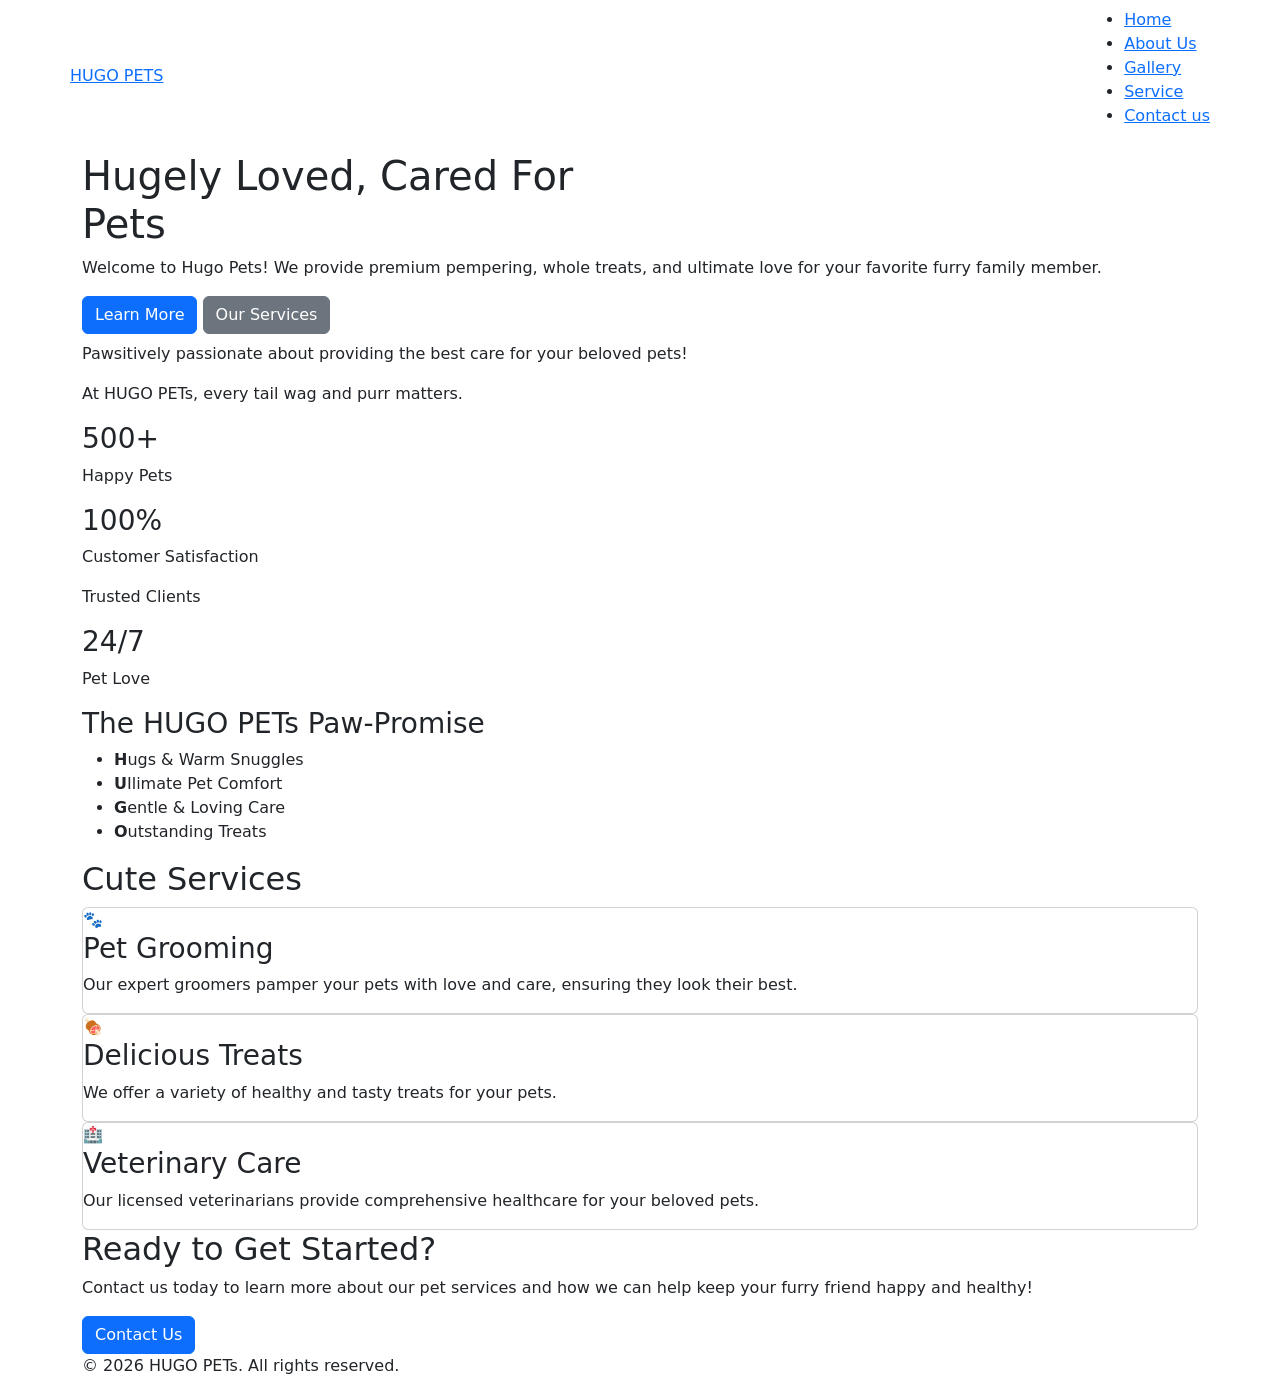
==== index.html @ ed72ca60 "feat: add contact page" ====
<!DOCTYPE html>
<html lang="en">
<head>
  <meta charset="UTF-8" />
  <meta name="viewport" content="width=device-width, initial-scale=1.0" />
  <title>HUGO PETs</title>
    <link href="https://cdn.jsdelivr.net/npm/bootstrap@5.3.8/dist/css/bootstrap.min.css" rel="stylesheet">
    <link rel="stylesheet" href="css/style.css" />
</head>
<body>
  <header>
    <div class="container navbar">
    <a href="#" class="logo">HUGO <span>PETS</span></a>
    <nav>
      <ul class="nav-links">
        <li><a href="#hero">Home</a></li>
        <li><a href="pages/about.html">About Us</a></li>
        <li><a href="pages/gallery.html">Gallery</a></li>
        <li><a href="pages/service.html">Service</a></li>
        <li><a href="pages/contact.html">Contact us </a></li>
      </ul>
    </nav>
    </div>
  </header>

  <section id="hero" class="hero" style="background: url('images/bg.jpg') center/cover no-repeat;">
    <div class="container hero-content">
        
        <h1>Hugely Loved, Cared For <br><span class="highlight">Pets</span></h1>
        <p> Welcome to Hugo Pets! We provide premium pempering, whole treats, and ultimate love for your favorite furry family member.</p>
        <div class="hero-btns">
            <a href="#about" class="btn btn-primary">Learn More</a>
            <a href="#services" class="btn btn-secondary">Our Services</a>
        </div>
      </div>
  </section>

  <section id="about" class="about">
    <div class="container gird-2">
        <div class="about-text">
            <h2 Who We Are></h2>
            <p class="subtitle">Pawsitively passionate about providing the best care for your beloved pets!
                <p>At HUGO PETs, every tail wag and purr matters.</p>
                <div class="stats grid-3">
                    <div class="stat-item">
                        <h3>500+</h3>
                        <p>Happy Pets</p>
                    </div>
                    <div class="stat-item">
                        <h3>100%</h3>
                        <p>Customer Satisfaction</p>
                        <p>Trusted Clients</p>
                    </div>
                    <div class="stat-item">
                    <h3>24/7</h3>
                    <p>Pet Love</p>
                </div>
            </div>
         </div>
         <div class="about-card">
            <div class="card-glow">
                <h3> The HUGO PETs Paw-Promise</h3>
                <ul>
                    <li><strong>H</strong>ugs & Warm Snuggles</li>
                    <li><strong>U</strong>Ilimate Pet Comfort</li>
                    <li><strong>G</strong>entle & Loving Care</li>
                    <li><strong>O</strong>utstanding Treats</li>
                </ul>
            </div>
         </div>
        </div>
  </section>

 <section id="services" class="services">
    <div class="container">
        <h2 class="section-title">Cute Services</h2>
        <div class="cards-grid">
            <div class="card">
                <div class="icon">🐾</div>
                <h3>Pet Grooming</h3>
                <p>Our expert groomers pamper your pets with love and care, ensuring they look their best.</p>
                </div>
                <div class="card">
                    <div class="icon">🍖</div>
                    <h3>Delicious Treats</h3>
                    <p>We offer a variety of healthy and tasty treats for your pets.</p>
                    </div>
                    <div class="card">
                        <div class="icon">🏥</div>
                        <h3>Veterinary Care</h3>
                        <p>Our licensed veterinarians provide comprehensive healthcare for your beloved pets.</p>
                 </div>
            </div>
        </div>
 </section>
 
  <section id="contact" class="contact">
    <div class="container">
        <div class="contact-box">
            <h2> Ready to Get Started?</h2>
            <p>Contact us today to learn more about our pet services and how we can help keep your furry friend happy and healthy!</p>
            <a href="mailto:kriszylehugo32@gmail.com" class="btn btn-primary">Contact Us</a>
            </div>
        </div>
    </section>

    <footer>
        <div class="container footer-content">
            <p>&copy; 2026 HUGO PETs. All rights reserved.</p>
        </div>
    </footer>

    </body>
    </html>
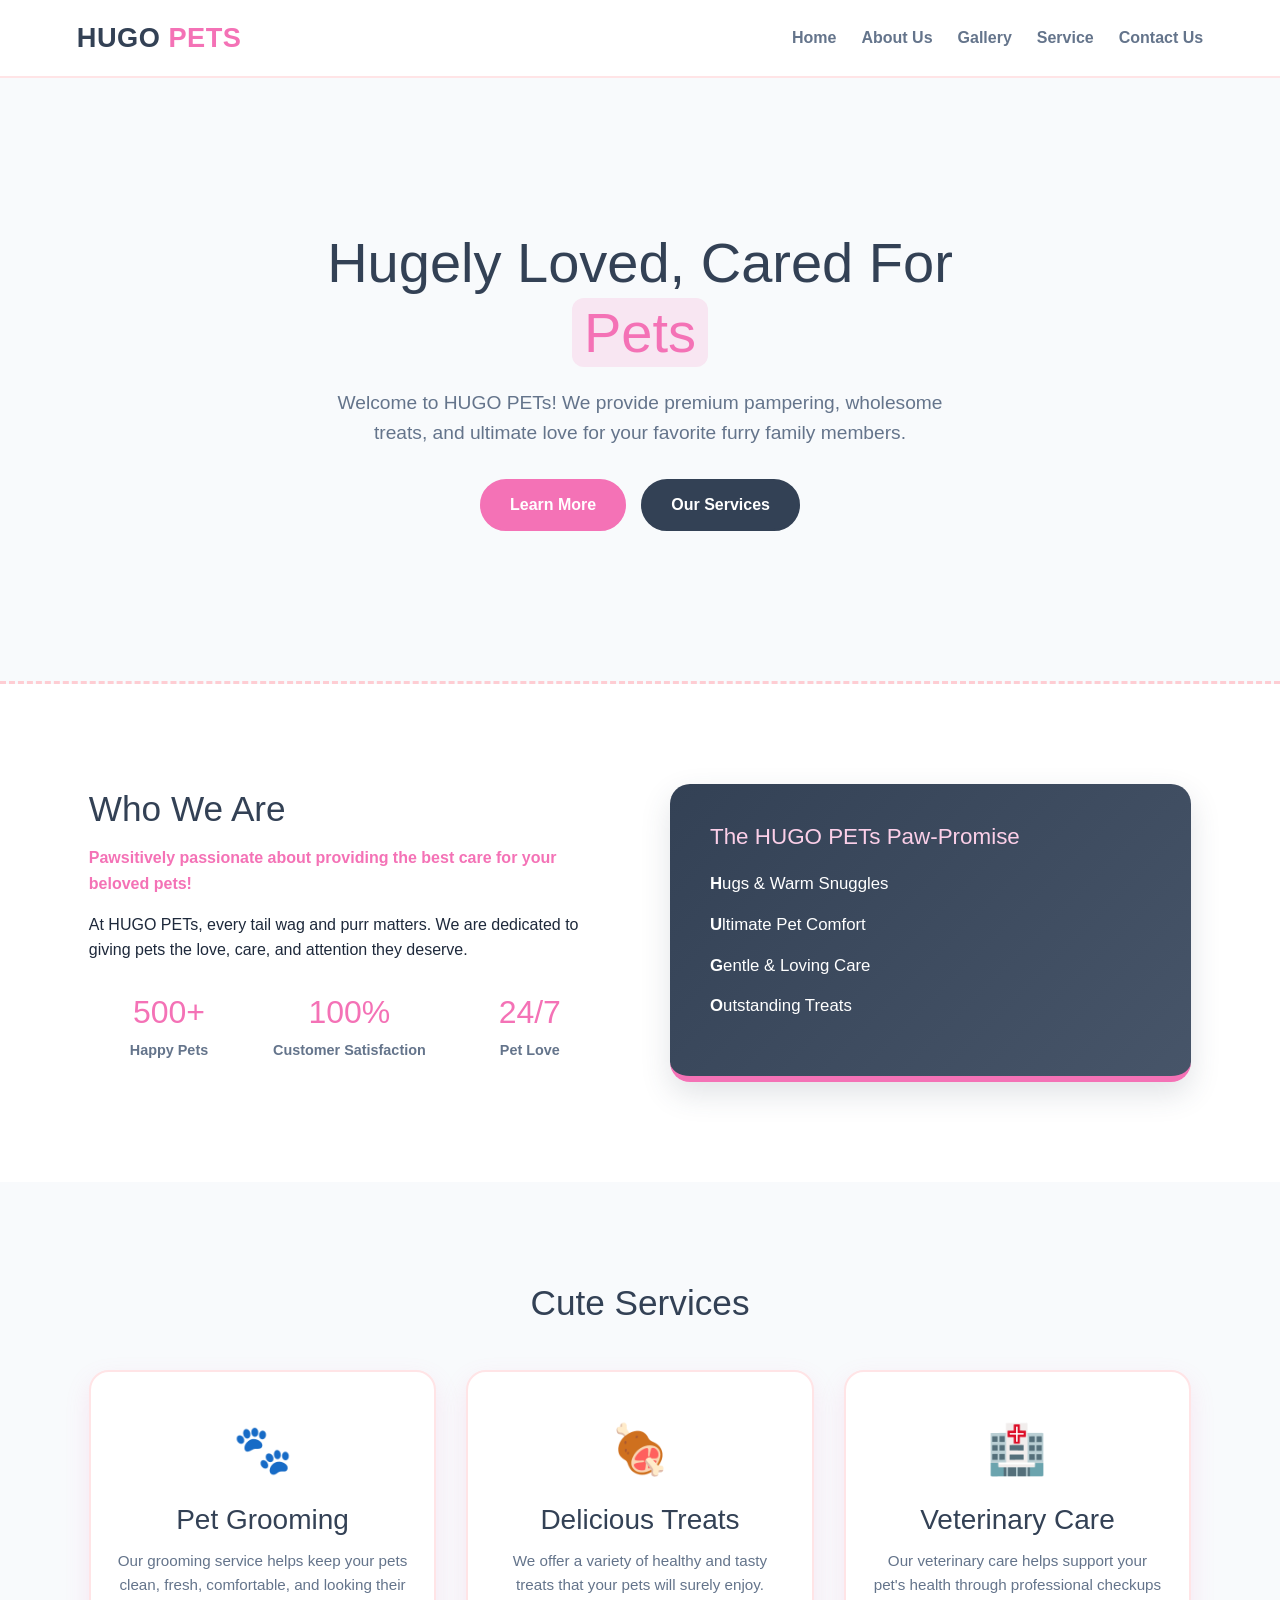
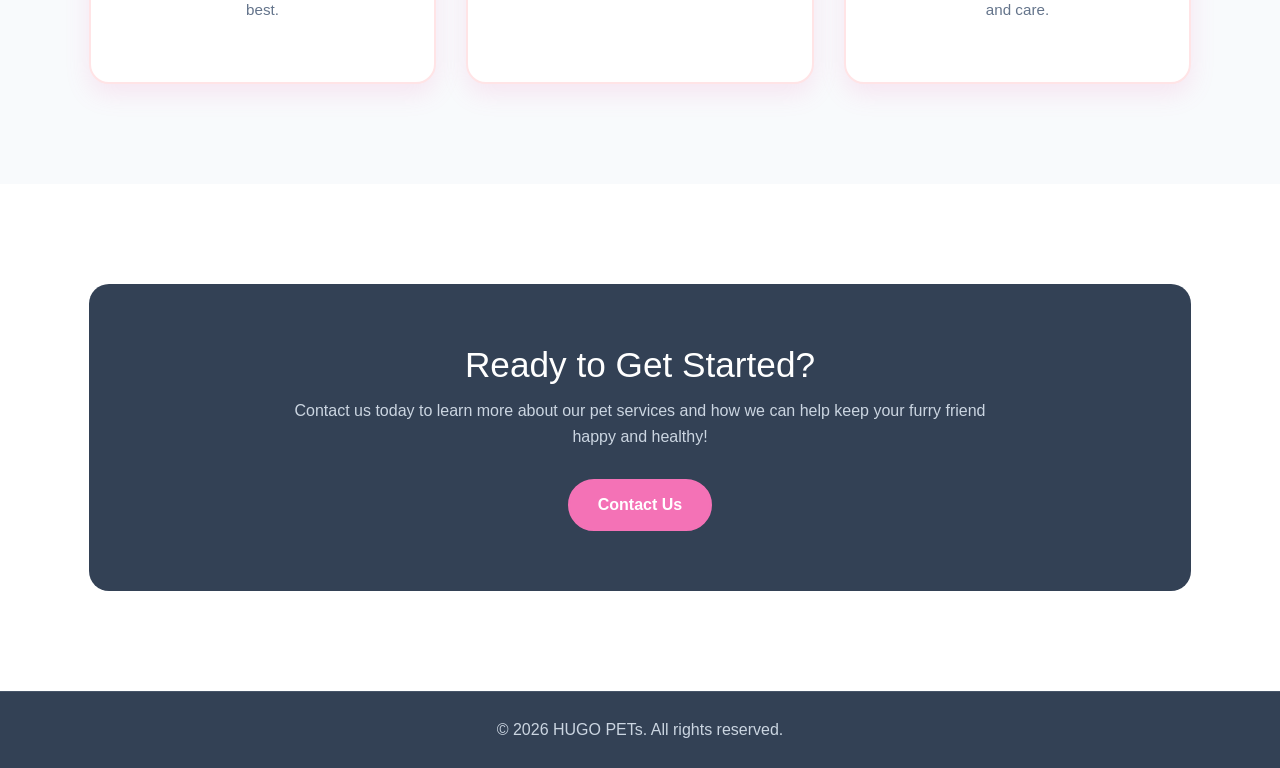
==== commit 8e719188: "feat: added js and booking" ====
--- a/index.html
+++ b/index.html
@@ -1,115 +1,215 @@
 <!DOCTYPE html>
 <html lang="en">
 <head>
-  <meta charset="UTF-8" />
-  <meta name="viewport" content="width=device-width, initial-scale=1.0" />
+  <meta charset="UTF-8">
+  <meta name="viewport" content="width=device-width, initial-scale=1.0">
+
   <title>HUGO PETs</title>
-    <link href="https://cdn.jsdelivr.net/npm/bootstrap@5.3.8/dist/css/bootstrap.min.css" rel="stylesheet">
-    <link rel="stylesheet" href="css/style.css" />
+
+  <link
+    href="https://cdn.jsdelivr.net/npm/bootstrap@5.3.8/dist/css/bootstrap.min.css"
+    rel="stylesheet">
+
+  <link rel="stylesheet" href="css/style.css">
 </head>
+
 <body>
+
   <header>
     <div class="container navbar">
-    <a href="#" class="logo">HUGO <span>PETS</span></a>
-    <nav>
-      <ul class="nav-links">
-        <li><a href="#hero">Home</a></li>
-        <li><a href="pages/about.html">About Us</a></li>
-        <li><a href="pages/gallery.html">Gallery</a></li>
-        <li><a href="pages/service.html">Service</a></li>
-        <li><a href="pages/contact.html">Contact us </a></li>
-      </ul>
-    </nav>
+
+      <a href="index.html" class="logo">
+        HUGO <span>PETS</span>
+      </a>
+
+      <nav>
+        <ul class="nav-links">
+          <li><a href="#hero">Home</a></li>
+          <li><a href="pages/about.html">About Us</a></li>
+          <li><a href="pages/gallery.html">Gallery</a></li>
+          <li><a href="pages/service.html">Service</a></li>
+          <li><a href="pages/contact.html">Contact Us</a></li>
+        </ul>
+      </nav>
+
     </div>
   </header>
 
-  <section id="hero" class="hero" style="background: url('images/bg.jpg') center/cover no-repeat;">
+  <section
+    id="hero"
+    class="hero"
+    style="background: url('images/bg.jpg') center/cover no-repeat;"
+  >
     <div class="container hero-content">
-        
-        <h1>Hugely Loved, Cared For <br><span class="highlight">Pets</span></h1>
-        <p> Welcome to Hugo Pets! We provide premium pempering, whole treats, and ultimate love for your favorite furry family member.</p>
-        <div class="hero-btns">
-            <a href="#about" class="btn btn-primary">Learn More</a>
-            <a href="#services" class="btn btn-secondary">Our Services</a>
-        </div>
-      </div>
+
+      <h1>
+        Hugely Loved, Cared For
+        <br>
+        <span class="highlight">Pets</span>
+      </h1>
+
+      <p>
+        Welcome to HUGO PETs! We provide premium pampering,
+        wholesome treats, and ultimate love for your favorite
+        furry family members.
+      </p>
+
+      <div class="hero-btns">
+        <a href="#about" class="btn btn-primary">
+          Learn More
+        </a>
+
+        <a href="#services" class="btn btn-secondary">
+          Our Services
+        </a>
+      </div>
+
+    </div>
   </section>
 
   <section id="about" class="about">
-    <div class="container gird-2">
-        <div class="about-text">
-            <h2 Who We Are></h2>
-            <p class="subtitle">Pawsitively passionate about providing the best care for your beloved pets!
-                <p>At HUGO PETs, every tail wag and purr matters.</p>
-                <div class="stats grid-3">
-                    <div class="stat-item">
-                        <h3>500+</h3>
-                        <p>Happy Pets</p>
-                    </div>
-                    <div class="stat-item">
-                        <h3>100%</h3>
-                        <p>Customer Satisfaction</p>
-                        <p>Trusted Clients</p>
-                    </div>
-                    <div class="stat-item">
-                    <h3>24/7</h3>
-                    <p>Pet Love</p>
-                </div>
-            </div>
-         </div>
-         <div class="about-card">
-            <div class="card-glow">
-                <h3> The HUGO PETs Paw-Promise</h3>
-                <ul>
-                    <li><strong>H</strong>ugs & Warm Snuggles</li>
-                    <li><strong>U</strong>Ilimate Pet Comfort</li>
-                    <li><strong>G</strong>entle & Loving Care</li>
-                    <li><strong>O</strong>utstanding Treats</li>
-                </ul>
-            </div>
-         </div>
-        </div>
-  </section>
-
- <section id="services" class="services">
+
+    <div class="container grid-2">
+      <div class="about-text">
+
+        <h2>Who We Are</h2>
+
+        <p class="subtitle">
+          Pawsitively passionate about providing the best care
+          for your beloved pets!
+        </p>
+
+        <p>
+          At HUGO PETs, every tail wag and purr matters.
+          We are dedicated to giving pets the love, care,
+          and attention they deserve.
+        </p>
+
+        <div class="stats grid-3">
+
+          <div class="stat-item">
+            <h3>500+</h3>
+            <p>Happy Pets</p>
+          </div>
+
+          <div class="stat-item">
+            <h3>100%</h3>
+            <p>Customer Satisfaction</p>
+          </div>
+
+          <div class="stat-item">
+            <h3>24/7</h3>
+            <p>Pet Love</p>
+          </div>
+
+        </div>
+
+      </div>
+
+      <div class="about-card">
+
+        <h3>The HUGO PETs Paw-Promise</h3>
+
+        <ul>
+          <li><strong>H</strong>ugs &amp; Warm Snuggles</li>
+          <li><strong>U</strong>ltimate Pet Comfort</li>
+          <li><strong>G</strong>entle &amp; Loving Care</li>
+          <li><strong>O</strong>utstanding Treats</li>
+        </ul>
+      </div>
+    </div>
+
+  </section>
+
+  <section id="services" class="services">
+
     <div class="container">
-        <h2 class="section-title">Cute Services</h2>
-        <div class="cards-grid">
-            <div class="card">
-                <div class="icon">🐾</div>
-                <h3>Pet Grooming</h3>
-                <p>Our expert groomers pamper your pets with love and care, ensuring they look their best.</p>
-                </div>
-                <div class="card">
-                    <div class="icon">🍖</div>
-                    <h3>Delicious Treats</h3>
-                    <p>We offer a variety of healthy and tasty treats for your pets.</p>
-                    </div>
-                    <div class="card">
-                        <div class="icon">🏥</div>
-                        <h3>Veterinary Care</h3>
-                        <p>Our licensed veterinarians provide comprehensive healthcare for your beloved pets.</p>
-                 </div>
-            </div>
-        </div>
- </section>
- 
-  <section id="contact" class="contact">
+
+      <h2 class="section-title">
+        Cute Services
+      </h2>
+
+      <div class="cards-grid">
+
+        <div class="card">
+          <div class="icon">🐾</div>
+
+          <h3>Pet Grooming</h3>
+
+          <p>
+            Our grooming service helps keep your pets
+            clean, fresh, comfortable, and looking their best.
+          </p>
+        </div>
+
+
+        <div class="card">
+          <div class="icon">🍖</div>
+
+          <h3>Delicious Treats</h3>
+
+          <p>
+            We offer a variety of healthy and tasty
+            treats that your pets will surely enjoy.
+          </p>
+        </div>
+
+
+        <div class="card">
+          <div class="icon">🏥</div>
+
+          <h3>Veterinary Care</h3>
+
+          <p>
+            Our veterinary care helps support your pet's
+            health through professional checkups and care.
+          </p>
+        </div>
+      </div>
+    </div>
+
+  </section>
+
+  <section class="contact">
+
     <div class="container">
-        <div class="contact-box">
-            <h2> Ready to Get Started?</h2>
-            <p>Contact us today to learn more about our pet services and how we can help keep your furry friend happy and healthy!</p>
-            <a href="mailto:kriszylehugo32@gmail.com" class="btn btn-primary">Contact Us</a>
-            </div>
-        </div>
-    </section>
-
-    <footer>
-        <div class="container footer-content">
-            <p>&copy; 2026 HUGO PETs. All rights reserved.</p>
-        </div>
-    </footer>
-
-    </body>
-    </html>
-   +
+      <div class="contact-box">
+
+        <h2>Ready to Get Started?</h2>
+
+        <p>
+          Contact us today to learn more about our pet
+          services and how we can help keep your furry
+          friend happy and healthy!
+        </p>
+
+        <a
+          href="pages/contact.html"
+          class="btn btn-primary"
+        >
+          Contact Us
+        </a>
+
+      </div>
+
+    </div>
+
+  </section>
+
+  <footer>
+
+    <div class="container footer-content">
+
+      <p>
+        &copy; 2026 HUGO PETs. All rights reserved.
+      </p>
+
+    </div>
+
+  </footer>
+
+  <script src="js/script.js"></script>
+
+</body>
+</html>
--- a/css/style.css
+++ b/css/style.css
@@ -0,0 +1,483 @@
+:root {
+  --soft-pink: #f472b6;
+  --primary-color: #e11d48;
+  --primary-rose: #e11d48;
+  --rose-hover: #be123c;
+  --light-pink-bg: #fff1f2;
+  --dark-slate: #334155;
+  --medium-slate: #64748b;
+  --light-grey-bg: #f8fafc;
+  --card-bg: #ffffff;
+  --text-dark: #1e293b;
+  --white: #ffffff;
+  --transition: all 0.3s ease;
+  --cute-radius: 20px;
+  --soft-shadow:
+    0 10px 25px rgba(244, 114, 182, 0.15);
+}
+
+
+
+* {
+  margin: 0;
+  padding: 0;
+  box-sizing: border-box;
+}
+
+html {
+  scroll-behavior: smooth;
+}
+
+body {
+  background-color: var(--light-grey-bg);
+  color: var(--text-dark);
+  font-family: Arial, sans-serif;
+  line-height: 1.6;
+}
+
+.container {
+  width: 88%;
+  max-width: 1150px;
+  margin: 0 auto;
+}
+
+section {
+  padding: 80px 0;
+}
+
+
+
+header {
+  position: sticky;
+  top: 0;
+  z-index: 1000;
+  background-color: rgba(255, 255, 255, 0.95);
+  backdrop-filter: blur(10px);
+  border-bottom: 2px solid #ffe4e6;
+}
+
+.navbar {
+  display: flex;
+  justify-content: space-between;
+  align-items: center;
+
+  padding: 16px 0;
+}
+
+.logo {
+  color: var(--dark-slate);
+  font-size: 1.7rem;
+  font-weight: 700;
+  text-decoration: none;
+  letter-spacing: 0.5px;
+}
+
+.logo span {
+  color: var(--soft-pink);
+}
+
+nav {
+  display: flex;
+  align-items: center;
+}
+
+.nav-links {
+  display: flex;
+  align-items: center;
+  list-style: none;
+  margin: 0;
+  padding: 0;
+  gap: 25px;
+}
+
+.nav-links li {
+  list-style: none;
+}
+
+.nav-links a {
+  color: var(--medium-slate);
+  font-weight: 600;
+  text-decoration: none;
+  transition: var(--transition);
+}
+
+.nav-links a:hover {
+  color: var(--soft-pink);
+}
+
+
+
+
+.btn {
+  display: inline-block;
+  padding: 12px 28px;
+  border-radius: 30px;
+  font-weight: 600;
+  text-decoration: none;
+  transition: var(--transition);
+  cursor: pointer;
+}
+
+.btn-primary {
+  background-color: var(--soft-pink);
+  color: var(--white);
+  border: 2px solid var(--soft-pink);
+}
+
+.btn-primary:hover {
+  background-color: var(--primary-rose);
+  border-color: var(--primary-rose);
+  color: var(--white);
+  transform: translateY(-3px);
+}
+
+.btn-secondary {
+  background-color: var(--dark-slate);
+  color: var(--white);
+  border: 2px solid var(--dark-slate);
+}
+
+.btn-secondary:hover {
+  background-color: var(--medium-slate);
+  color: var(--white);
+  transform: translateY(-3px);
+}
+
+
+
+
+.hero {
+  min-height: 500px;
+  display: flex;
+  align-items: center;
+  justify-content: center;
+  text-align: center;
+  background-color: var(--light-pink-bg);
+  border-bottom: 3px dashed #fecdd3;
+}
+
+.hero-content {
+  padding: 50px 0;
+}
+
+.hero h1 {
+  color: var(--dark-slate);
+  font-size: 2.8rem;
+  line-height: 1.25;
+  margin-bottom: 20px;
+}
+
+.highlight {
+  color: var(--soft-pink);
+  background-color: rgba(244, 114, 182, 0.15);
+  padding: 3px 12px;
+  border-radius: 12px;
+}
+
+.hero p {
+  max-width: 650px;
+  margin: 0 auto 30px;
+  color: var(--medium-slate);
+  font-size: 1.1rem;
+}
+
+.hero-btns {
+  display: flex;
+  justify-content: center;
+  gap: 15px;
+  flex-wrap: wrap;
+}
+
+
+
+
+.grid-2 {
+  display: grid;
+  grid-template-columns: 1fr;
+  gap: 40px;
+  align-items: center;
+}
+
+.grid-3 {
+  display: grid;
+  grid-template-columns: repeat(3, 1fr);
+  gap: 20px;
+}
+
+
+
+
+.about {
+  background-color: var(--white);
+}
+
+.about-text h2 {
+  color: var(--dark-slate);
+  font-size: 2.2rem;
+  margin-bottom: 15px;
+}
+
+.subtitle {
+  color: var(--soft-pink);
+  font-weight: 600;
+  margin-bottom: 15px;
+}
+
+.stats {
+  margin-top: 30px;
+}
+
+.stat-item {
+  text-align: center;
+}
+
+.stat-item h3 {
+  color: var(--soft-pink);
+  font-size: 2rem;
+}
+
+.stat-item p {
+  color: var(--medium-slate);
+  font-size: 0.9rem;
+  font-weight: 600;
+}
+
+
+
+.about-card {
+  background: linear-gradient( 135deg,var(--dark-slate), #475569);
+  color: var(--white);
+  padding: 40px;
+  border-radius: var(--cute-radius);
+  border-bottom: 6px solid var(--soft-pink);
+  box-shadow: 0 12px 30px rgba(51, 65, 85, 0.15);
+}
+
+.about-card h3 {
+  color: #fbcfe8;
+  margin-bottom: 20px;
+  font-size: 1.4rem;
+}
+
+.about-card ul {
+  list-style: none;
+  padding: 0;
+}
+
+.about-card li {
+  margin-bottom: 14px;
+  font-size: 1.05rem;
+}
+
+
+
+.services {
+  background-color: var(--light-grey-bg);
+  text-align: center;
+}
+
+.section-title {
+  color: var(--dark-slate);
+  font-size: 2.2rem;
+  margin-bottom: 45px;
+}
+
+.cards-grid {
+  display: grid;
+  grid-template-columns: repeat(auto-fit, minmax(280px, 1fr));
+  gap: 30px;
+}
+
+.card {
+  background-color: var(--card-bg);
+  padding: 40px 25px;
+  border-radius: var(--cute-radius);
+  border: 2px solid #ffe4e6;
+  box-shadow: var(--soft-shadow);
+  transition: var(--transition);
+}
+
+.card:hover {
+  transform: translateY(-8px);
+  border-color: var(--soft-pink);
+  box-shadow: 0 15px 35px rgba(244, 114, 182, 0.25);
+}
+
+.card .icon {
+  font-size: 3rem;
+  margin-bottom: 15px;
+}
+
+.card h3 {
+  color: var(--dark-slate);
+  margin-bottom: 12px;
+}
+
+.card p {
+  color: var(--medium-slate);
+  font-size: 0.95rem;
+  margin-bottom: 20px;
+}
+
+
+.products-page {
+  background-color: var(--light-grey-bg);
+}
+
+.products-page .card {
+  padding: 0;
+  overflow: hidden;
+}
+
+.products-page .card img {
+  width: 100%;
+  height: 250px;
+  object-fit: cover;
+}
+
+.products-page .card-body {
+  padding: 25px;
+}
+
+.products-page h6 {
+  color: var(--soft-pink);
+  font-size: 1.2rem;
+  margin-bottom: 20px;
+}
+
+
+.contact {
+  background-color: var(--white);
+}
+
+.contact-box {
+  background-color: var(--dark-slate);
+  color: var(--white);
+  padding: 60px 30px;
+  border-radius: var(--cute-radius);
+  text-align: center;
+}
+
+.contact-box h2 {
+  font-size: 2.2rem;
+  margin-bottom: 12px;
+}
+
+.contact-box p {
+  color: #cbd5e1;
+  max-width: 700px;
+  margin: 0 auto 30px;
+}
+
+
+.contact-page {
+  min-height: 70vh;
+  background-color: var(--light-grey-bg);
+}
+
+.contact-form-box {
+  max-width: 700px;
+  margin: 0 auto;
+  background-color: var(--white);
+  padding: 40px;
+  border-radius: var(--cute-radius);
+  border: 2px solid #ffe4e6;
+  box-shadow: var(--soft-shadow);
+}
+
+.contact-form-box h1 {
+  color: var(--dark-slate);
+  margin-bottom: 10px;
+}
+
+.contact-form-box > p {
+  color: var(--medium-slate);
+  margin-bottom: 30px;
+}
+
+.form-label {
+  color: var(--dark-slate);
+  font-weight: 600;
+}
+
+.form-control {
+  border: 2px solid #e2e8f0;
+  border-radius: 10px;
+}
+
+.form-control:focus {
+  border-color: var(--soft-pink);
+  box-shadow:
+    0 0 0 0.2rem rgba(244, 114, 182, 0.15);
+}
+
+
+footer {
+  background-color: var(--dark-slate);
+  border-top: 1px solid #475569;
+  padding: 25px 0;
+  text-align: center;
+  color: #cbd5e1;
+}
+
+.footer-content p {
+  margin: 0;
+}
+
+
+@media screen and (max-width: 768px) {
+
+  .navbar {
+    flex-direction: column;
+    gap: 15px;
+  }
+
+  .nav-links {
+    flex-wrap: wrap;
+    justify-content: center;
+    gap: 15px;
+  }
+
+  .hero h1 {
+    font-size: 2.3rem;
+  }
+
+  .grid-3 {
+    grid-template-columns: 1fr;
+  }
+
+  .contact-form-box {
+    padding: 25px;
+  }
+}
+
+
+@media screen and (min-width: 1024px) {
+
+  section {
+    padding: 100px 0;
+  }
+
+  .grid-2 {
+    grid-template-columns: 1fr 1fr;
+
+    gap: 60px;
+  }
+
+  .hero {
+    min-height: 600px;
+  }
+
+  .hero h1 {
+    font-size: 3.5rem;
+  }
+
+  .hero p {
+    font-size: 1.2rem;
+  }
+
+  .cards-grid {
+    grid-template-columns:
+      repeat(3, 1fr);
+  }
+}
